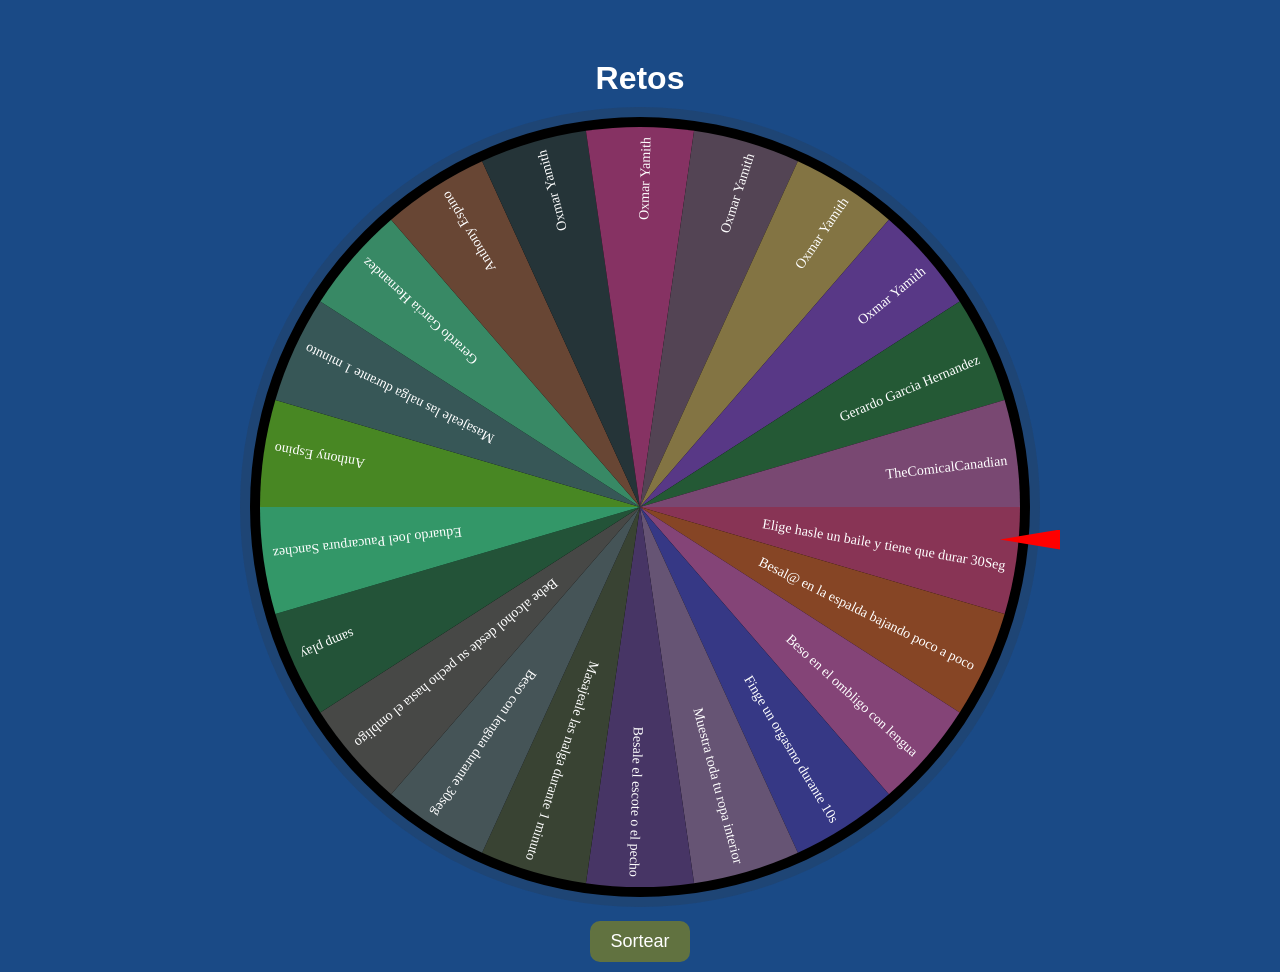
==== index.html @ 118e8764 "eee" ====
<!DOCTYPE html>
<html>
<head>
	<title>Sorteo</title>
	<link rel="stylesheet" type="text/css" href="ruleta.css">
</head>
<body>
	<div class="contenedor">
		<h1>Retos</h1>
		<div class="concursantes">
			<canvas id="idcanvas" width="800" height="800"></canvas>
			<br>
			<button onclick="sortear()"><span id="idestado">Sortear</span></button>
			<div class="mark-winner"></div>
		</div>
	</div>
	<script type="text/javascript">
		const array_concursantes=
		[
			//'kamila Villablanca'-GANADORA
			'Elige hasle un baile y tiene que durar 30Seg'
			,'Besal@ en la espalda bajando poco a poco'
			,'Beso en el ombligo con lengua'
			,'Finge un orgasmo durante 10s'
			,'Muestra toda tu ropa interior'
			,'Besale el escote o el pecho'
			,'Masajeale las nalga durante 1 minuto'
			,'Beso con lengua durante 30seg'
			,'Bebe alcohol desde su pecho hasta el ombligo'
			,'samp play'
			,'Eduardo Joel Paucarpura Sanchez'
			,'Anthony Espino'
			,'Masajeale las nalga durante 1 minuto'
			,'Gerardo Garcia Hernandez'
			,'Anthony Espino'
			,'Oxmar Yamith'
			,'Oxmar Yamith'
			,'Oxmar Yamith'
			,'Oxmar Yamith'
			,'Oxmar Yamith'
			,'Gerardo Garcia Hernandez'
			,'TheComicalCanadian'
		];

		let canvas=document.getElementById("idcanvas");
		let context=canvas.getContext("2d");
		let center=canvas.width/2;

		context.beginPath();
		context.moveTo(center,center);
		context.arc(center,center,center,0, 2*Math.PI);
		context.lineTo(center,center);
		context.fillStyle ='#33333333';
		context.fill();

		context.beginPath();
		context.moveTo(center,center);
		context.arc(center,center,center-10,0, 2*Math.PI);
		context.lineTo(center,center);
		context.fillStyle ='black';
		context.fill();

		for (var i = 0; i < array_concursantes.length; i++) {
			context.beginPath();
			context.moveTo(center,center);
			context.arc(center,center,center-20,i*2*Math.PI/array_concursantes.length, (i+1)*2*Math.PI/array_concursantes.length);
			context.lineTo(center,center);
			context.fillStyle =random_color();
			context.fill();

			context.save();
			context.translate(center, center);
			context.rotate(3*2*Math.PI/(5*array_concursantes.length)+i*2*Math.PI/array_concursantes.length);
			context.translate(-center, -center);
			context.font = "14px Comic Sans MS";
			context.textAlign = "right";
			context.fillStyle = "white";
			context.fillText(array_concursantes[i], canvas.width-30, center);
			context.restore();
		}

		let pos_ini=0;
		let clic=0;
		let movement;
		function sortear(){
			if (clic==0) {
				let canvas=document.getElementById("idcanvas");
				movement=setInterval(function(){
					pos_ini+=10;
					canvas.style.transform='rotate('+pos_ini+'deg)';
				},10);
				clic=1;
				document.getElementById("idestado").innerHTML="Detener";
			}else{
				clearInterval(movement);
				clic=0;
				document.getElementById("idestado").innerHTML="Sortear";
			}
		}

		function random_color(){
			let ar_digit=['2','3','4','5','6','7','8','9'];
			let color='';
			let i=0;
			while(i<6){
				let pos=Math.round(Math.random()*(ar_digit.length-1));
				color=color+''+ar_digit[pos];
				i++;
			}
			return '#'+color;
		}
	</script>
</body>
</html>
---- ruleta.css ----
*{
	margin: 0;
	padding: 0;
}
body{
	background: #1a4a86;
	width: 100%;
	height: 100vh;
}
.contenedor{
	padding: 10px;
	width: 1200px;
	max-width: calc(100% - 10px);
	margin: auto;
	margin-top: 50px;
	color: #fff;
	font-family: sans-serif;
}
.concursantes{
	margin-top: 20px;
	text-align: center;
	margin: auto;
	position: relative;
}
h1{
	text-align: center;
}
canvas{
	margin-top: 10px;
	position: relative;
	z-index: 1;
}
button{
	position: relative;
	padding: 10px 20px;
	font-size: 18px;
	background: #9e94068a;
	color: #fff;
	border-style: none;
	z-index: 10;
	cursor: pointer;
	margin-top: 10px;
    border-radius: 10px;
}
.mark-winner{
	position: absolute;
	clip-path: polygon(0 10px,60px 0,60px 20px);
	background: red;
	width: 60px;
	height: 20px;
	top: 50%;
	right: 15%;
	z-index: 10;
	box-shadow: 0 0 3px #33333399;
}
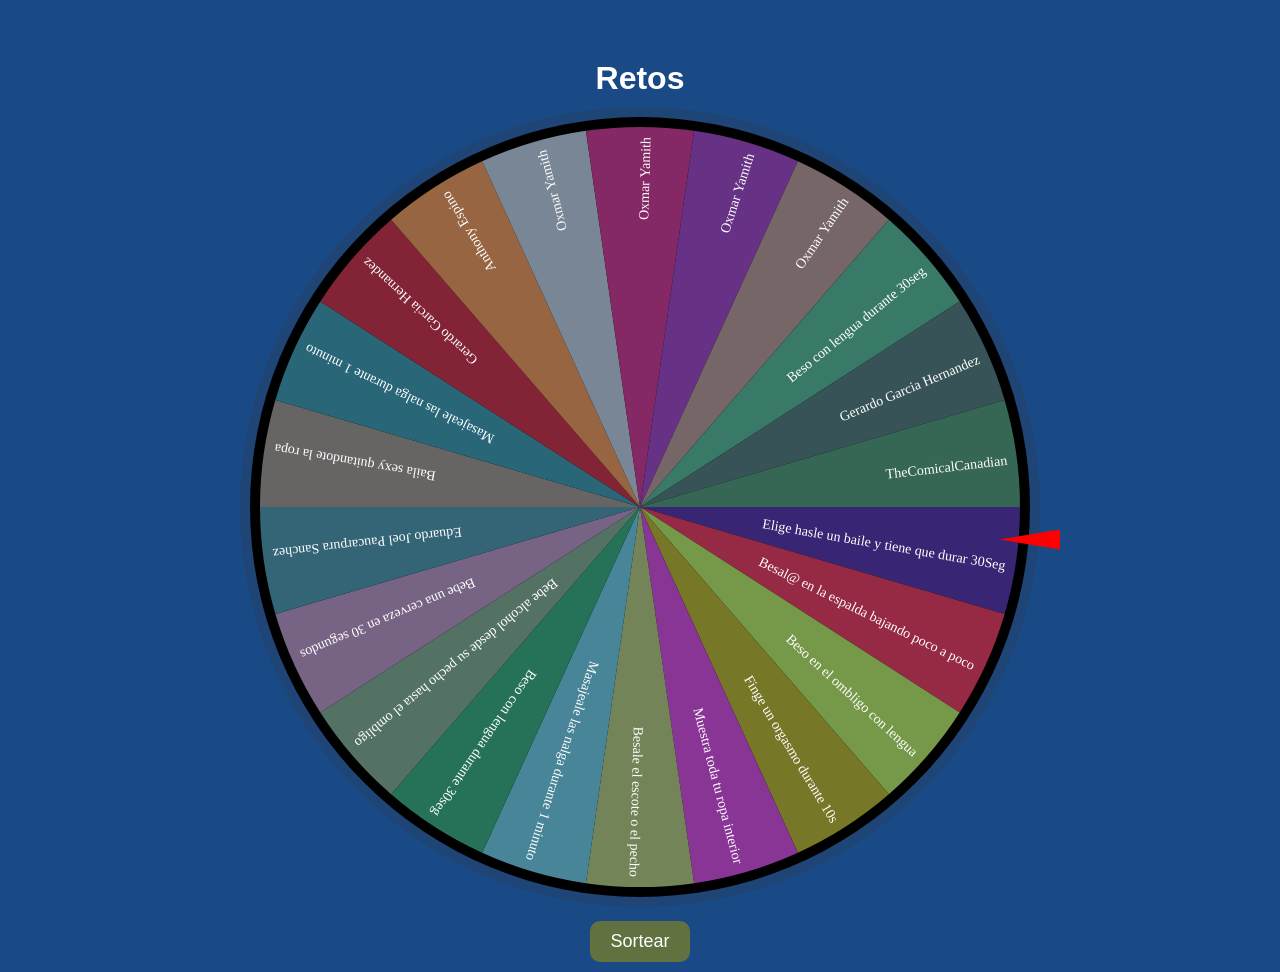
==== commit bb561231: "gg" ====
--- a/index.html
+++ b/index.html
@@ -1,7 +1,7 @@
 <!DOCTYPE html>
 <html>
 <head>
-	<title>Sorteo</title>
+	<title>Retos</title>
 	<link rel="stylesheet" type="text/css" href="ruleta.css">
 </head>
 <body>
@@ -27,9 +27,9 @@
 			,'Masajeale las nalga durante 1 minuto'
 			,'Beso con lengua durante 30seg'
 			,'Bebe alcohol desde su pecho hasta el ombligo'
-			,'samp play'
+			,'Bebe una cerveza en 30 segundos'
 			,'Eduardo Joel Paucarpura Sanchez'
-			,'Anthony Espino'
+			,'Baila sexy quitandote la ropa'
 			,'Masajeale las nalga durante 1 minuto'
 			,'Gerardo Garcia Hernandez'
 			,'Anthony Espino'
@@ -37,7 +37,7 @@
 			,'Oxmar Yamith'
 			,'Oxmar Yamith'
 			,'Oxmar Yamith'
-			,'Oxmar Yamith'
+			,'Beso con lengua durante 30seg'
 			,'Gerardo Garcia Hernandez'
 			,'TheComicalCanadian'
 		];
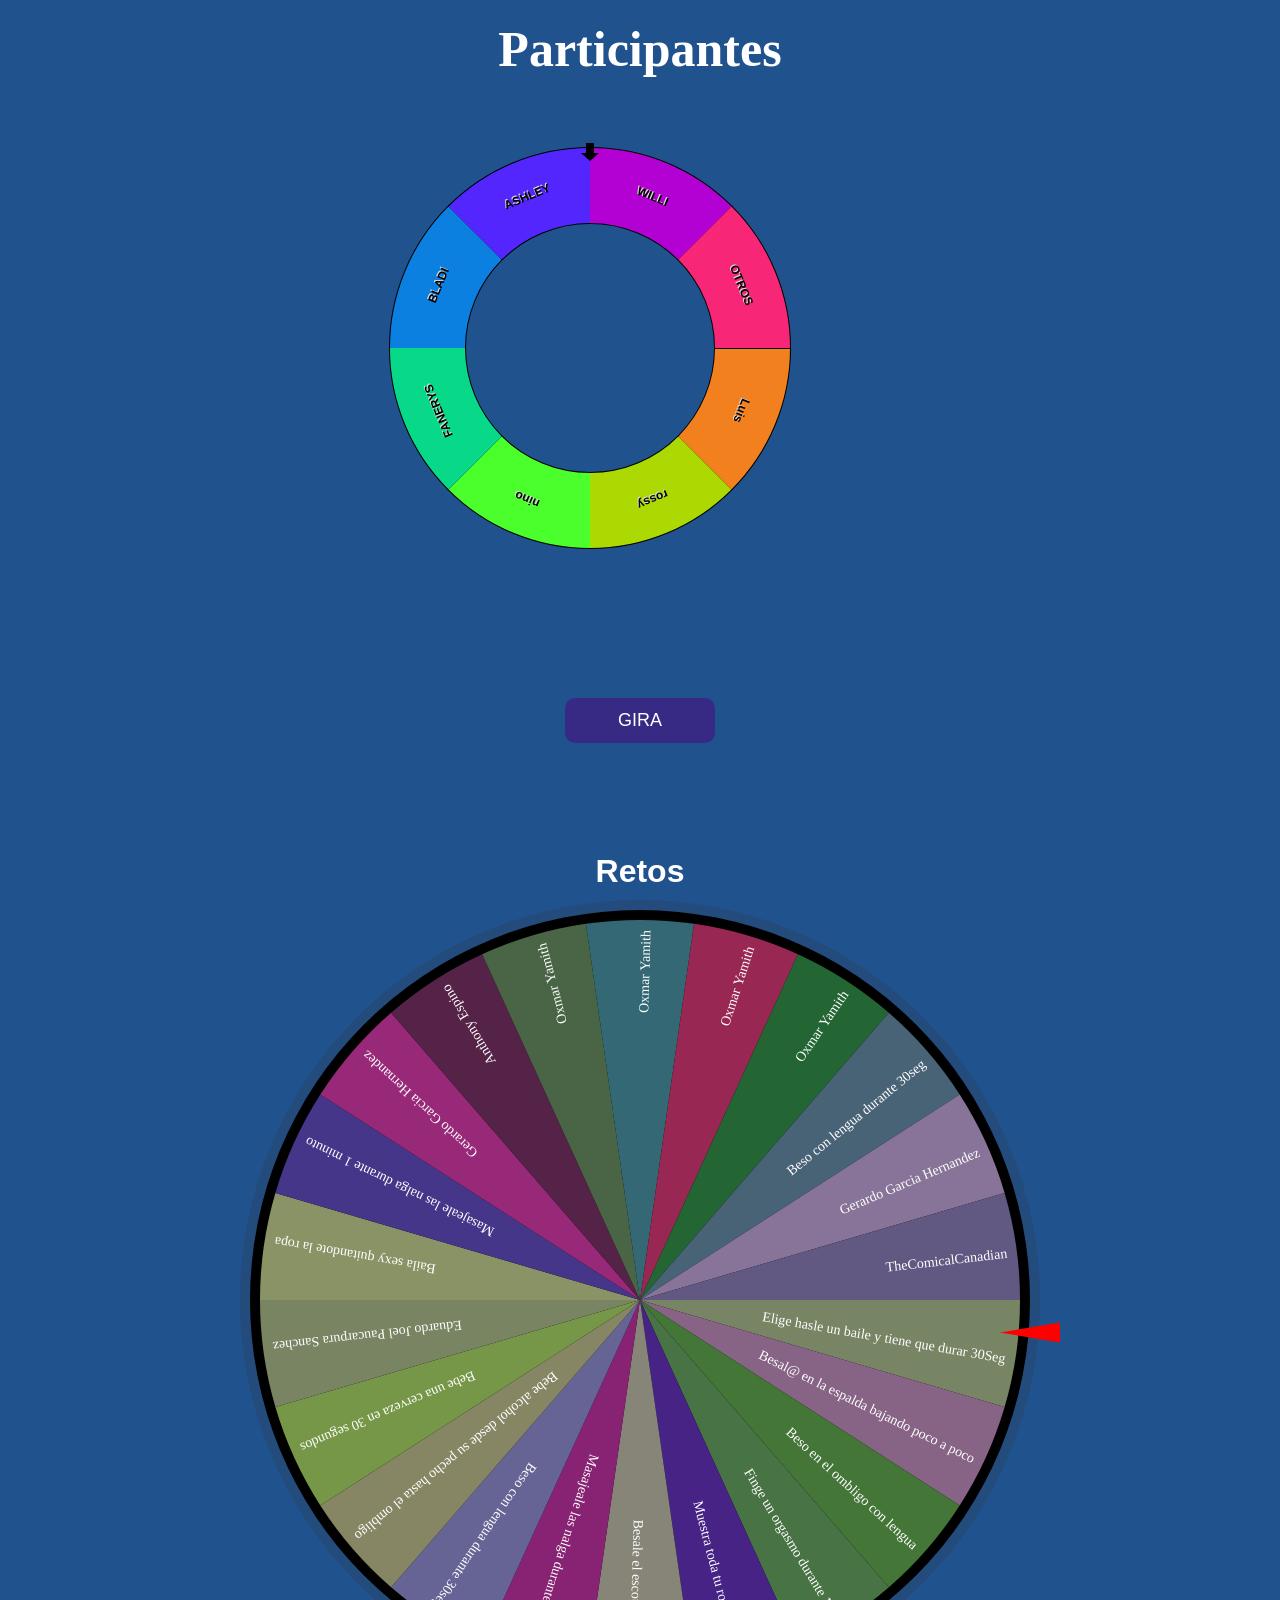
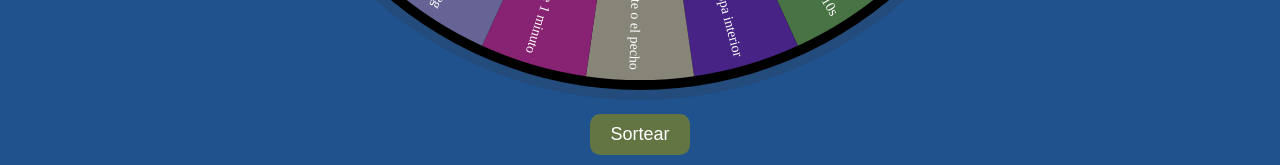
==== commit 3d60f458: "ww" ====
--- a/index.html
+++ b/index.html
@@ -3,8 +3,15 @@
 <head>
 	<title>Retos</title>
 	<link rel="stylesheet" type="text/css" href="ruleta.css">
+	<link rel="stylesheet" type="text/css" href="styles.css">
 </head>
 <body>
+	<div class="contenedor1">
+		<h2>Participantes</h2>
+		<canvas id="canvas1" width="600" height="600"></canvas>
+		<input type="button" value="GIRA"  id='spin' />
+	</div>
+
 	<div class="contenedor">
 		<h1>Retos</h1>
 		<div class="concursantes">
@@ -14,6 +21,11 @@
 			<div class="mark-winner"></div>
 		</div>
 	</div>
+
+
+
+
+
 	<script type="text/javascript">
 		const array_concursantes=
 		[
@@ -110,5 +122,6 @@
 			return '#'+color;
 		}
 	</script>
+	<script src="script.js"></script>
 </body>
 </html>
--- a/ruleta.css
+++ b/ruleta.css
@@ -3,7 +3,7 @@
 	padding: 0;
 }
 body{
-	background: #1a4a86;
+	background: #144888f1;
 	width: 100%;
 	height: 100vh;
 }
@@ -12,7 +12,7 @@
 	width: 1200px;
 	max-width: calc(100% - 10px);
 	margin: auto;
-	margin-top: 50px;
+	margin-top: 100px;
 	color: #fff;
 	font-family: sans-serif;
 }
@@ -41,6 +41,7 @@
 	cursor: pointer;
 	margin-top: 10px;
     border-radius: 10px;
+	
 }
 .mark-winner{
 	position: absolute;
@@ -52,4 +53,19 @@
 	right: 15%;
 	z-index: 10;
 	box-shadow: 0 0 3px #33333399;
+}
+
+@media (max-width:500px){
+
+	.mark-winner{
+		position: absolute;
+		clip-path: polygon(0 10px,60px 0,60px 20px);
+		background: red;
+		width: 60px;
+		height: 20px;
+		top: 50%;
+		right: 0;
+		z-index: 10;
+		box-shadow: 0 0 3px #33333399;
+	}
 }
--- a/styles.css
+++ b/styles.css
@@ -0,0 +1,38 @@
+
+.contenedor1{
+    display: flex;
+    flex-direction: column;
+    margin: auto;
+    justify-content: center;
+    align-items: center;
+    margin-bottom: 100px;
+}
+
+  /* Añade más estilos para fichas adicionales aquí */
+
+#spin{
+     background-color: rgba(74, 11, 126, 0.562);
+     border: none;
+     display: block;
+     width: 150px;
+     padding: 12px;
+     color: #fff;
+     font-size: 18px;
+     text-transform: uppercase;
+     border-radius: 10px;
+     margin: auto;
+}
+
+#canvas1{
+    display: block;
+    margin: auto;
+    font-size: 20px;
+    color: #fff;
+}
+
+h2{
+    font-size: 50px;
+    font-weight: 700;
+    margin: 20px auto;
+    color:#fff;
+}
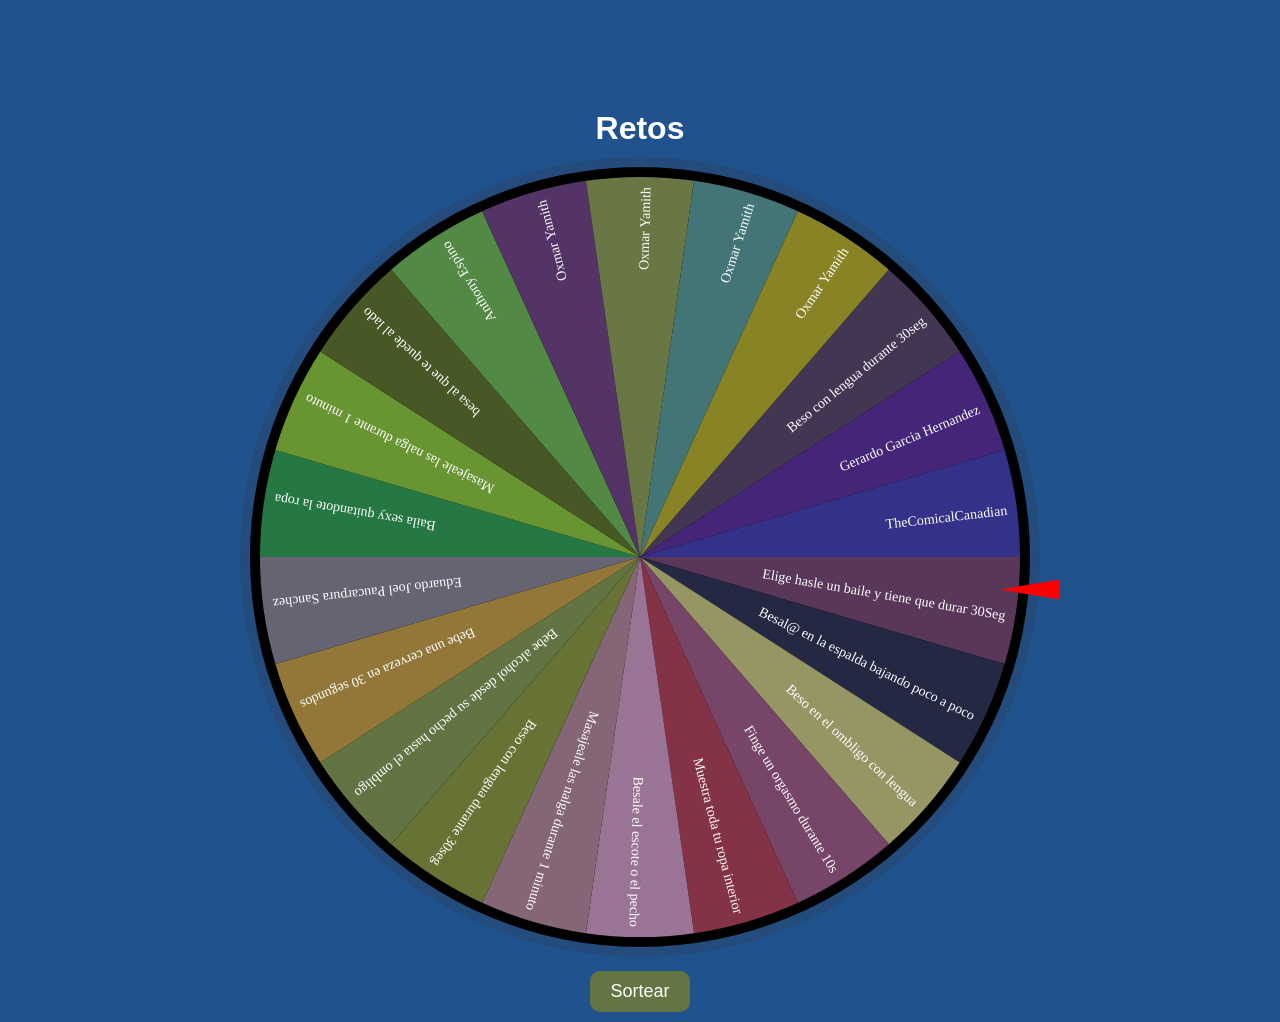
==== commit 01716f6d: "gg" ====
--- a/index.html
+++ b/index.html
@@ -3,15 +3,8 @@
 <head>
 	<title>Retos</title>
 	<link rel="stylesheet" type="text/css" href="ruleta.css">
-	<link rel="stylesheet" type="text/css" href="styles.css">
 </head>
 <body>
-	<div class="contenedor1">
-		<h2>Participantes</h2>
-		<canvas id="canvas1" width="600" height="600"></canvas>
-		<input type="button" value="GIRA"  id='spin' />
-	</div>
-
 	<div class="contenedor">
 		<h1>Retos</h1>
 		<div class="concursantes">
@@ -43,7 +36,7 @@
 			,'Eduardo Joel Paucarpura Sanchez'
 			,'Baila sexy quitandote la ropa'
 			,'Masajeale las nalga durante 1 minuto'
-			,'Gerardo Garcia Hernandez'
+			,'besa al que te quede al lado'
 			,'Anthony Espino'
 			,'Oxmar Yamith'
 			,'Oxmar Yamith'
--- a/ruleta.css
+++ b/ruleta.css
@@ -61,7 +61,7 @@
 		position: absolute;
 		clip-path: polygon(0 10px,60px 0,60px 20px);
 		background: red;
-		width: 60px;
+		width: 80px;
 		height: 20px;
 		top: 50%;
 		right: 0;
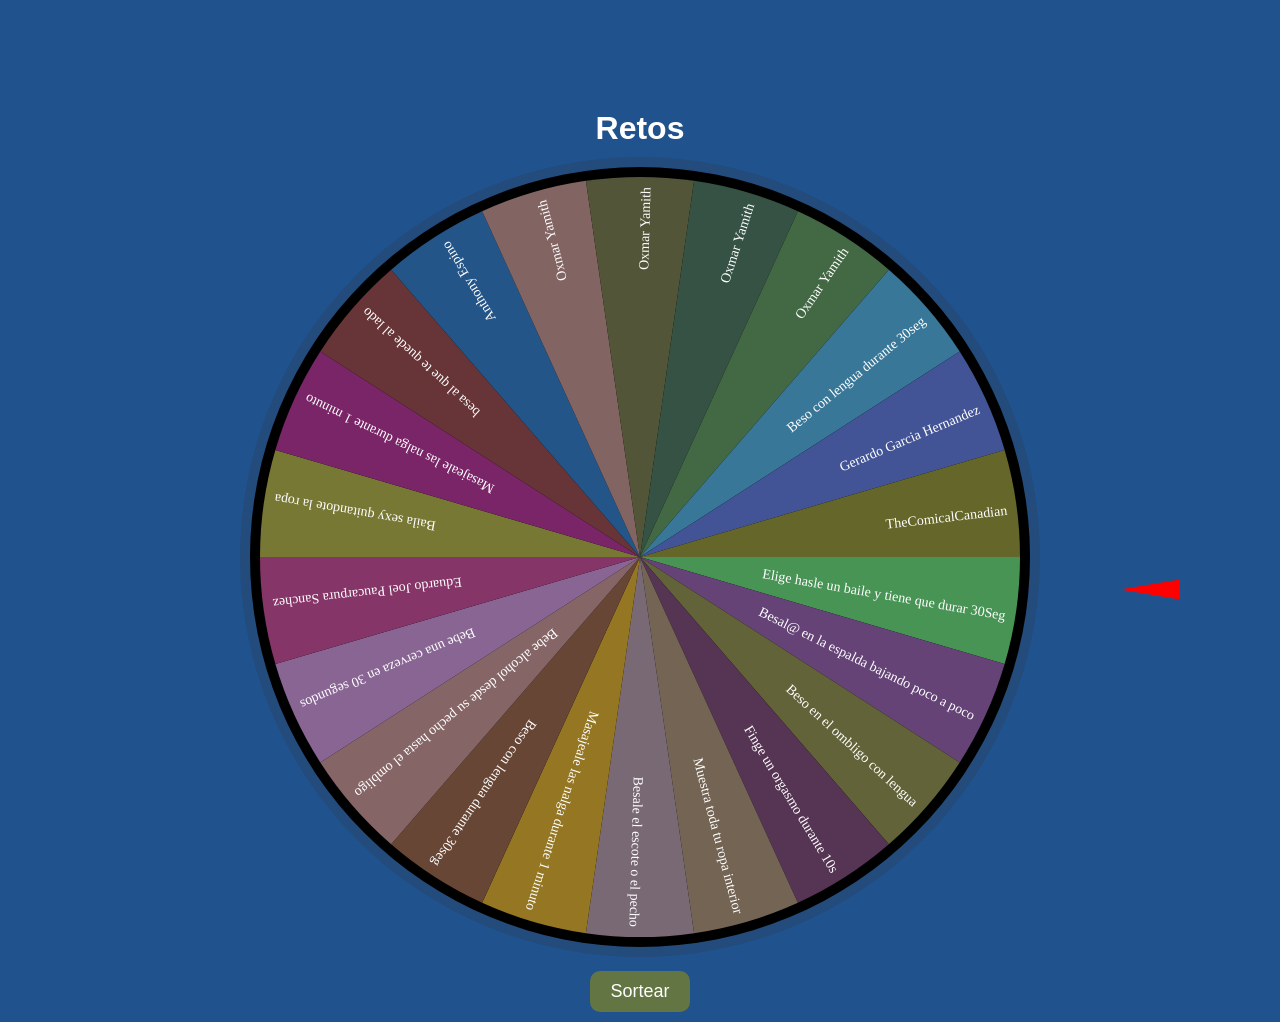
==== commit 0b7091ec: "dd" ====
--- a/index.html
+++ b/index.html
@@ -2,7 +2,8 @@
 <html>
 <head>
 	<title>Retos</title>
-	<link rel="stylesheet" type="text/css" href="ruleta.css">
+	<link rel="stylesheet"  href="styles.css">
+	<link rel="stylesheet"  href="responsive.css">
 </head>
 <body>
 	<div class="contenedor">
@@ -115,6 +116,6 @@
 			return '#'+color;
 		}
 	</script>
-	<script src="script.js"></script>
+
 </body>
 </html>
--- a/styles.css
+++ b/styles.css
@@ -0,0 +1,74 @@
+*{
+	margin: 0;
+	padding: 0;
+
+}
+body{
+	background: #144888f1;
+	width: 100%;
+	height: 100vh;
+}
+.contenedor{
+	padding: 10px;
+	width: 1200px;
+	max-width: calc(100% - 10px);
+	margin: auto;
+	margin-top: 100px;
+	color: #fff;
+	font-family: sans-serif;
+}
+.concursantes{
+	margin-top: 20px;
+	text-align: center;
+	margin: auto;
+	position: relative;
+}
+h1{
+	text-align: center;
+}
+canvas{
+	margin-top: 10px;
+	position: relative;
+	z-index: 1;
+}
+button{
+	position: relative;
+	padding: 10px 20px;
+	font-size: 18px;
+	background: #9e94068a;
+	color: #fff;
+	border-style: none;
+	z-index: 10;
+	cursor: pointer;
+	margin-top: 10px;
+    border-radius: 10px;
+	
+}
+
+.mark-winner{
+	position: absolute;
+	clip-path: polygon(0 10px,60px 0,60px 20px);
+	background: red;
+	width: 60px;
+	height: 20px;
+	top: 50%;
+	right: 5%;
+	z-index: 10;
+	box-shadow: 0 0 3px #33333399;
+}
+
+@media screen and (max-width: 500px){
+    
+	.mark-winner{
+		position: absolute;
+		clip-path: polygon(0 10px,60px 0,60px 20px);
+		background: red;
+		width: 60px;
+		height: 20px;
+		top: 50%;
+		right: -25%;
+		z-index: 10;
+		box-shadow: 0 0 3px #33333399;
+	}
+	
+	}
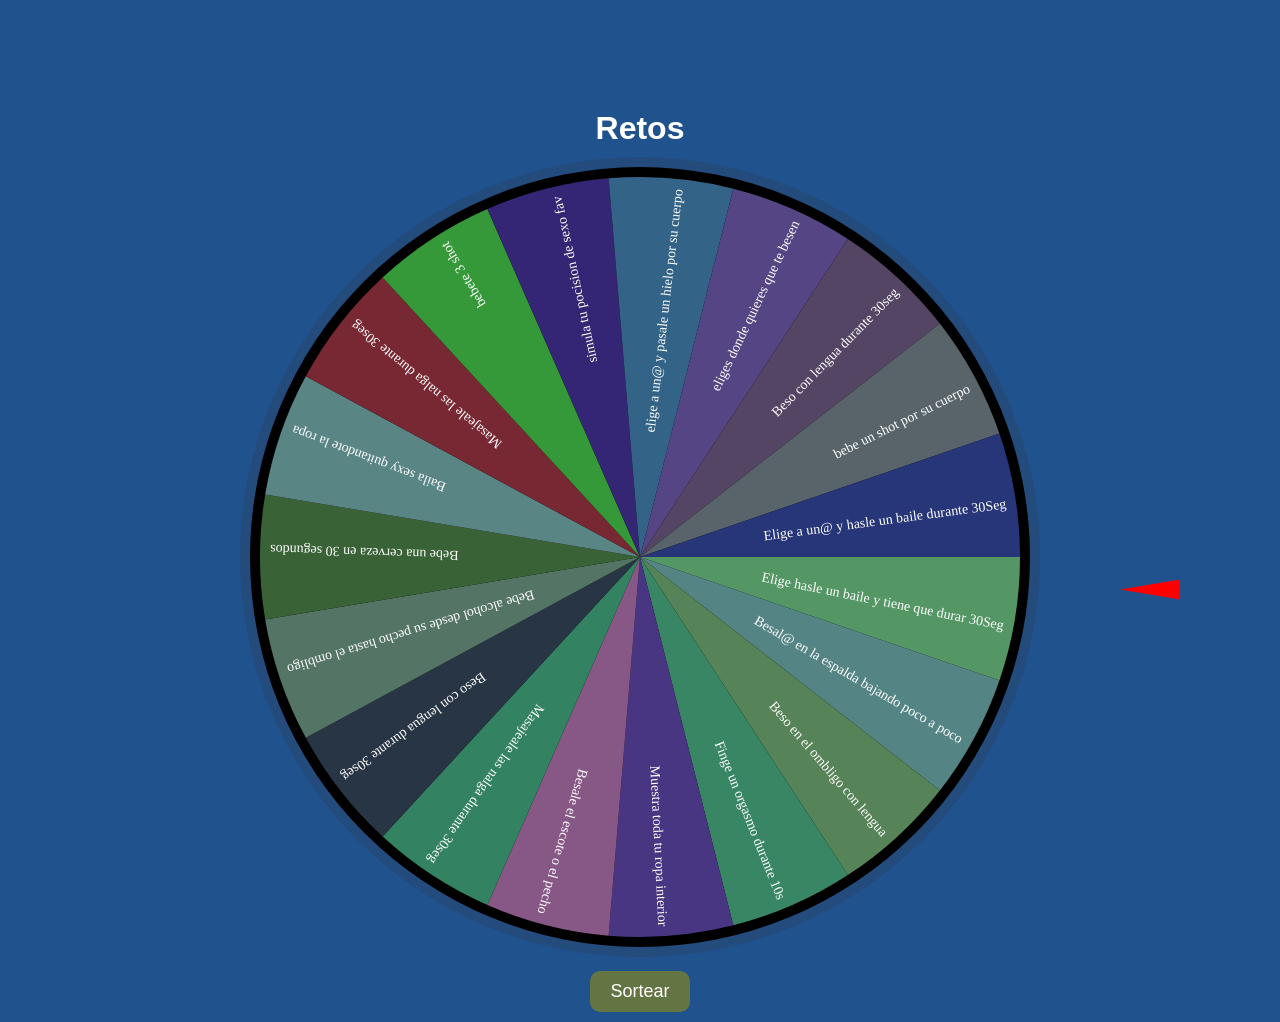
==== commit 0d1189f1: "ftt" ====
--- a/index.html
+++ b/index.html
@@ -30,22 +30,19 @@
 			,'Finge un orgasmo durante 10s'
 			,'Muestra toda tu ropa interior'
 			,'Besale el escote o el pecho'
-			,'Masajeale las nalga durante 1 minuto'
+			,'Masajeale las nalga durante 30seg'
 			,'Beso con lengua durante 30seg'
 			,'Bebe alcohol desde su pecho hasta el ombligo'
 			,'Bebe una cerveza en 30 segundos'
-			,'Eduardo Joel Paucarpura Sanchez'
 			,'Baila sexy quitandote la ropa'
-			,'Masajeale las nalga durante 1 minuto'
-			,'besa al que te quede al lado'
-			,'Anthony Espino'
-			,'Oxmar Yamith'
-			,'Oxmar Yamith'
-			,'Oxmar Yamith'
-			,'Oxmar Yamith'
+			,'Masajeale las nalga durante 30seg'
+			,'bebete 3 shot'
+			,'simula tu pocision de sexo fav'
+			,'elige a un@ y pasale un hielo por su cuerpo'
+			,'eliges donde quieres que te besen'
 			,'Beso con lengua durante 30seg'
-			,'Gerardo Garcia Hernandez'
-			,'TheComicalCanadian'
+			,'bebe un shot por su cuerpo'
+			,'Elige a un@ y hasle un baile durante 30Seg'
 		];
 
 		let canvas=document.getElementById("idcanvas");
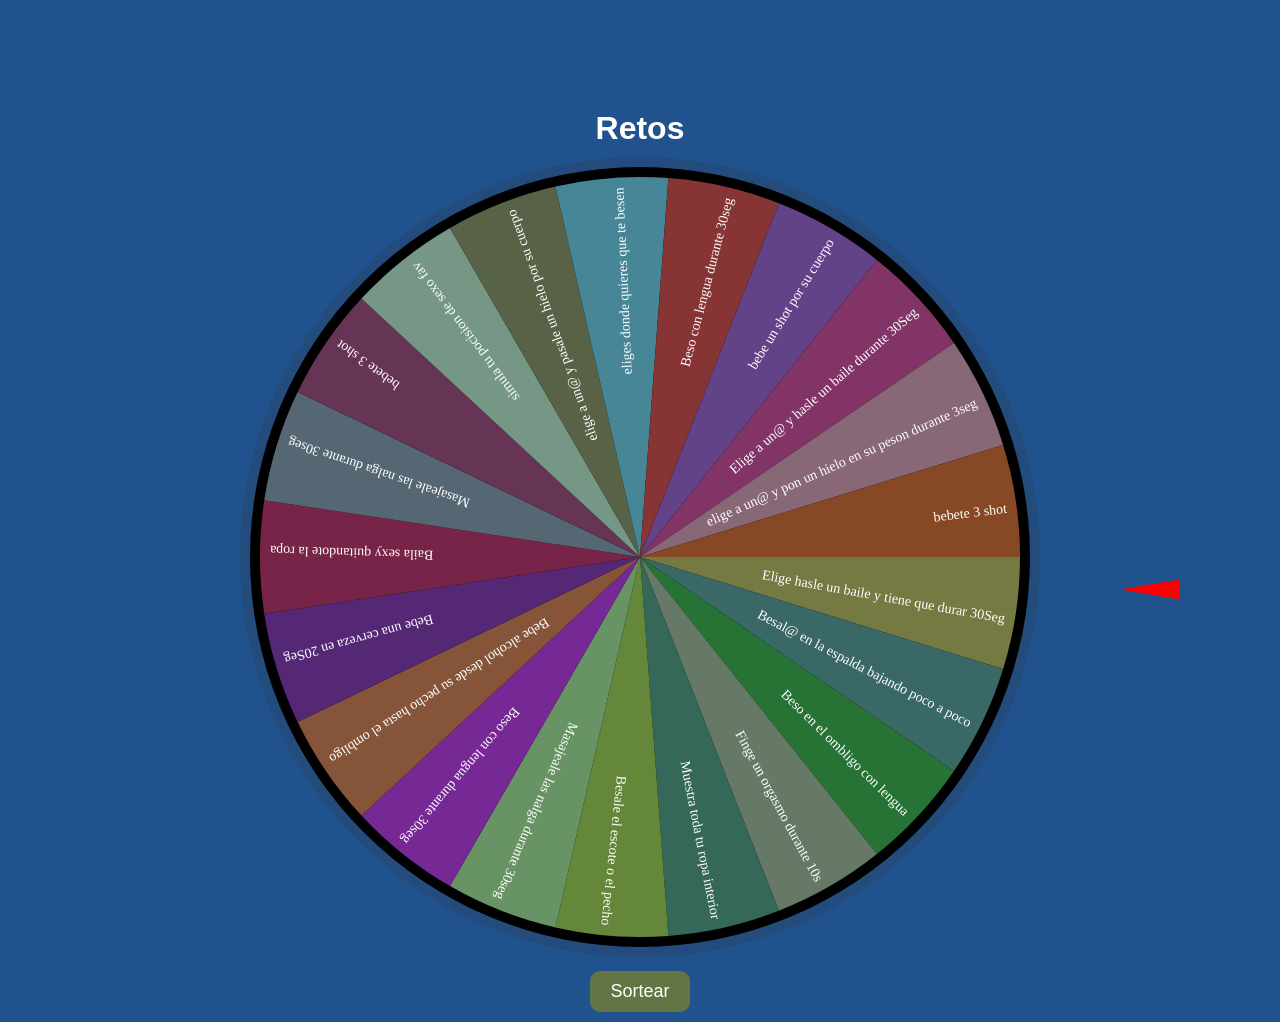
==== commit abf8a005: "er" ====
--- a/index.html
+++ b/index.html
@@ -33,7 +33,7 @@
 			,'Masajeale las nalga durante 30seg'
 			,'Beso con lengua durante 30seg'
 			,'Bebe alcohol desde su pecho hasta el ombligo'
-			,'Bebe una cerveza en 30 segundos'
+			,'Bebe una cerveza en 20Seg'
 			,'Baila sexy quitandote la ropa'
 			,'Masajeale las nalga durante 30seg'
 			,'bebete 3 shot'
@@ -43,6 +43,8 @@
 			,'Beso con lengua durante 30seg'
 			,'bebe un shot por su cuerpo'
 			,'Elige a un@ y hasle un baile durante 30Seg'
+			,'elige a un@ y pon un hielo en su peson durante 3seg'
+			,'bebete 3 shot'
 		];
 
 		let canvas=document.getElementById("idcanvas");
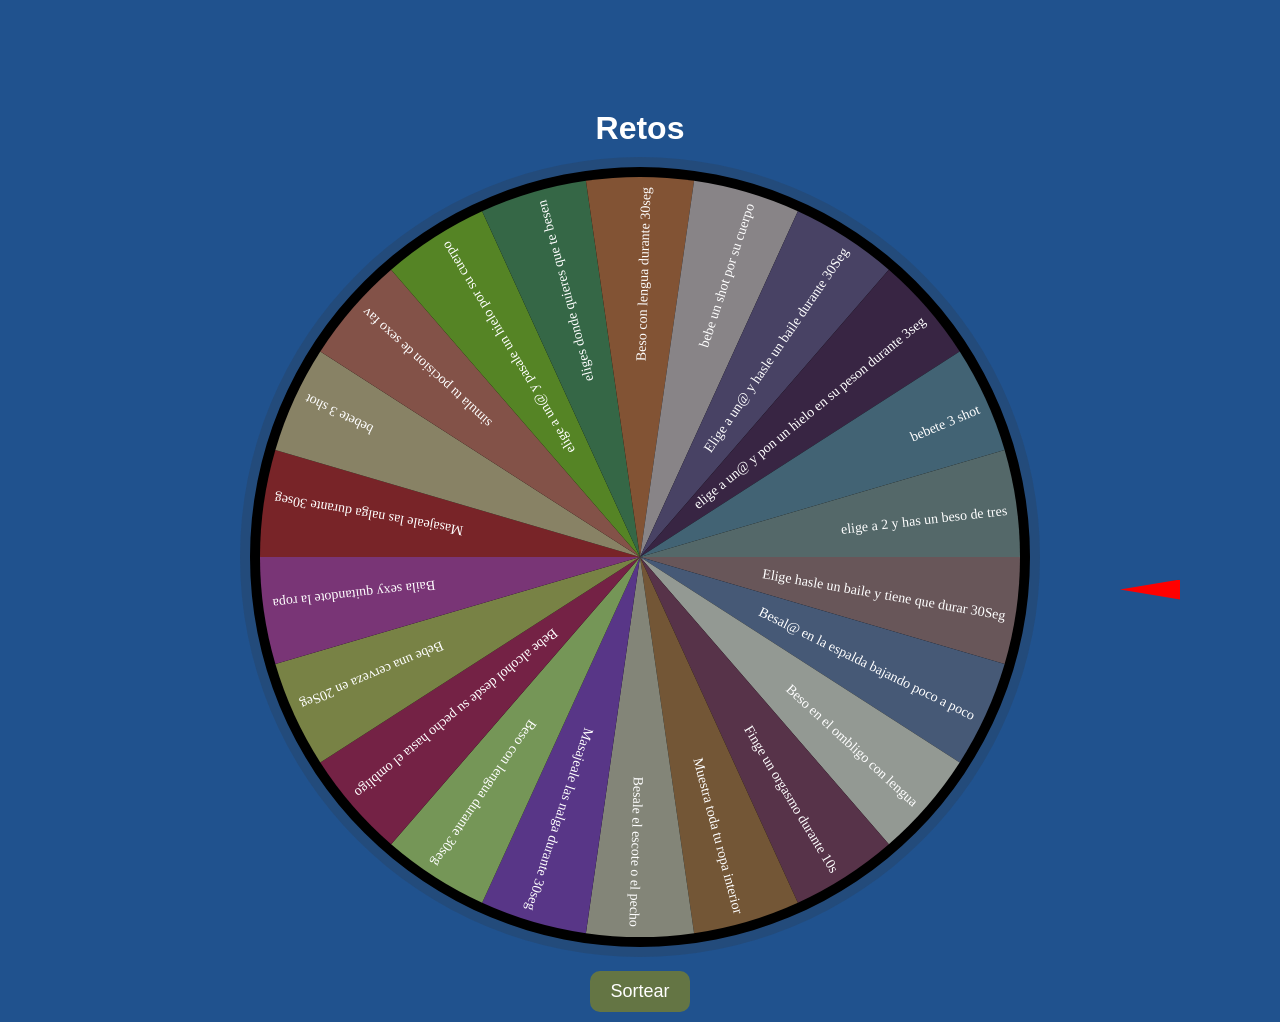
==== commit 561bc07c: "f" ====
--- a/index.html
+++ b/index.html
@@ -45,6 +45,7 @@
 			,'Elige a un@ y hasle un baile durante 30Seg'
 			,'elige a un@ y pon un hielo en su peson durante 3seg'
 			,'bebete 3 shot'
+			,'elige a 2 y has un beso de tres'
 		];
 
 		let canvas=document.getElementById("idcanvas");
